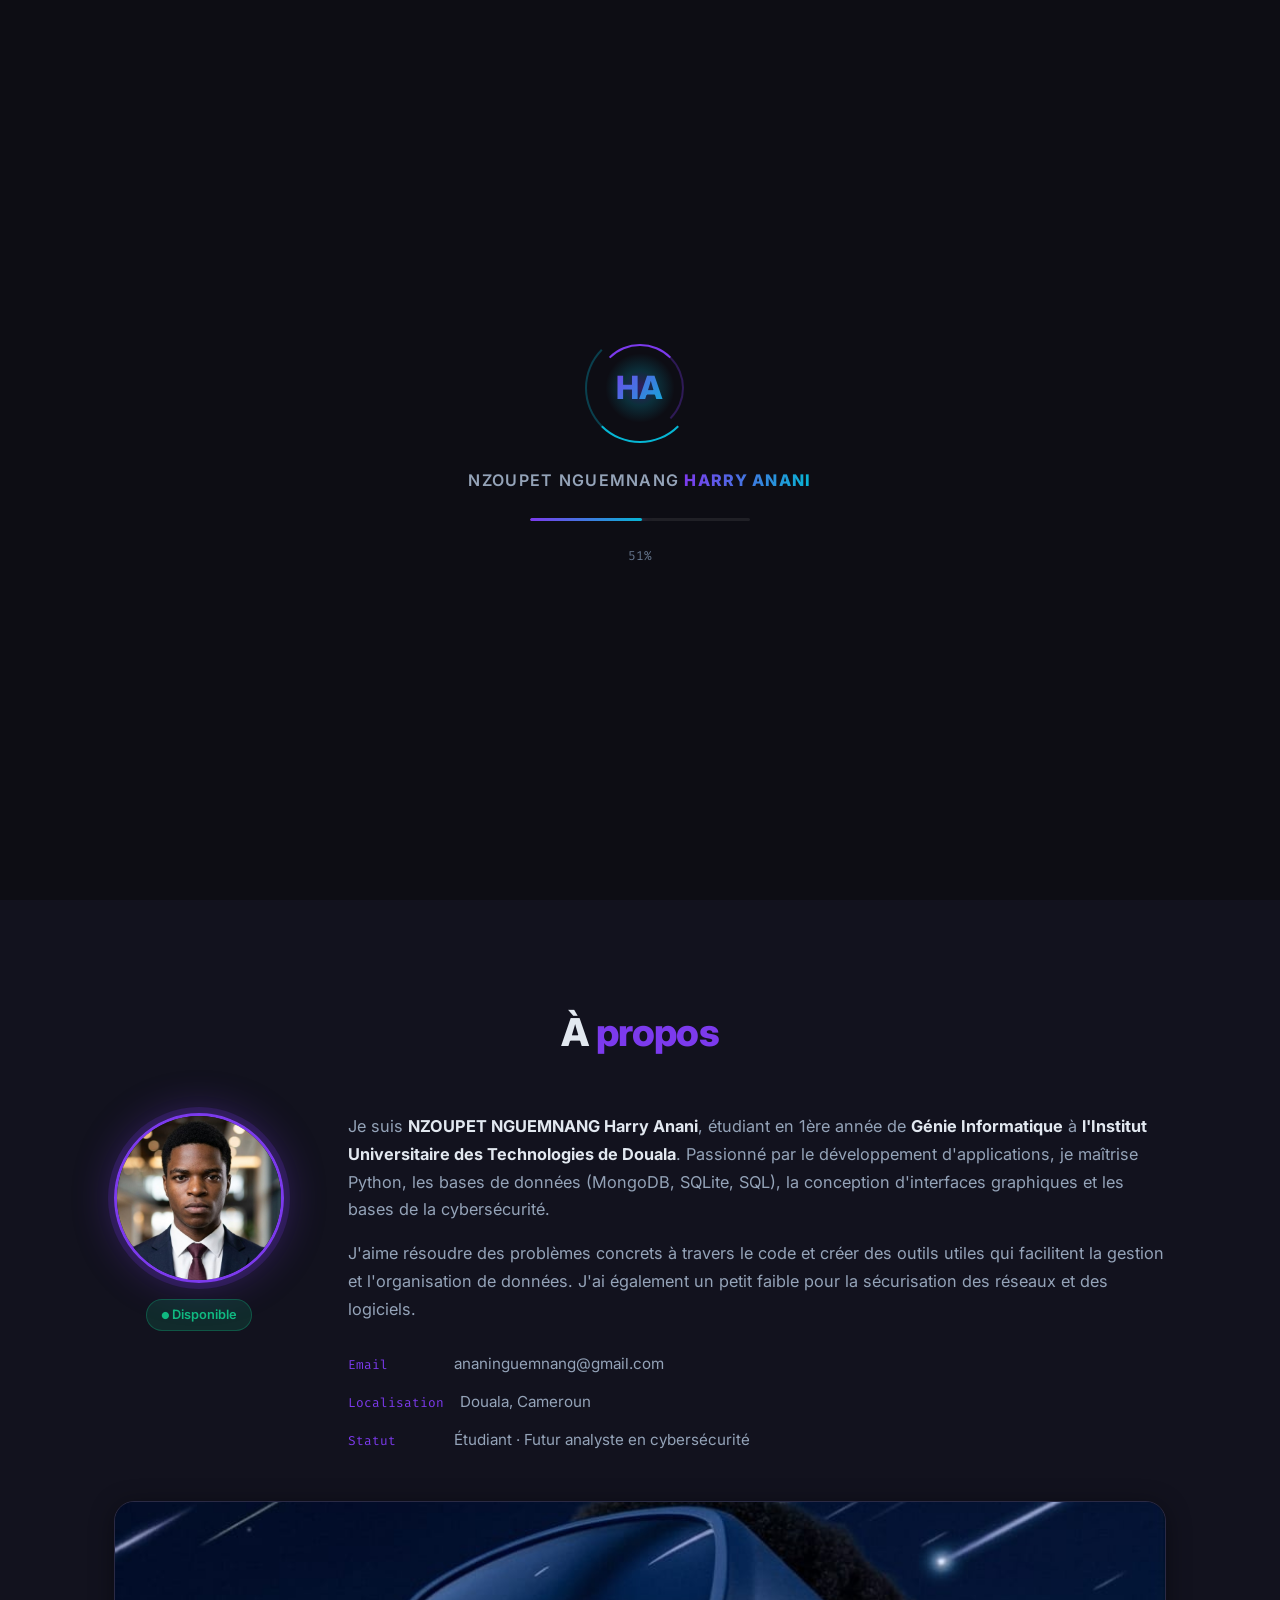
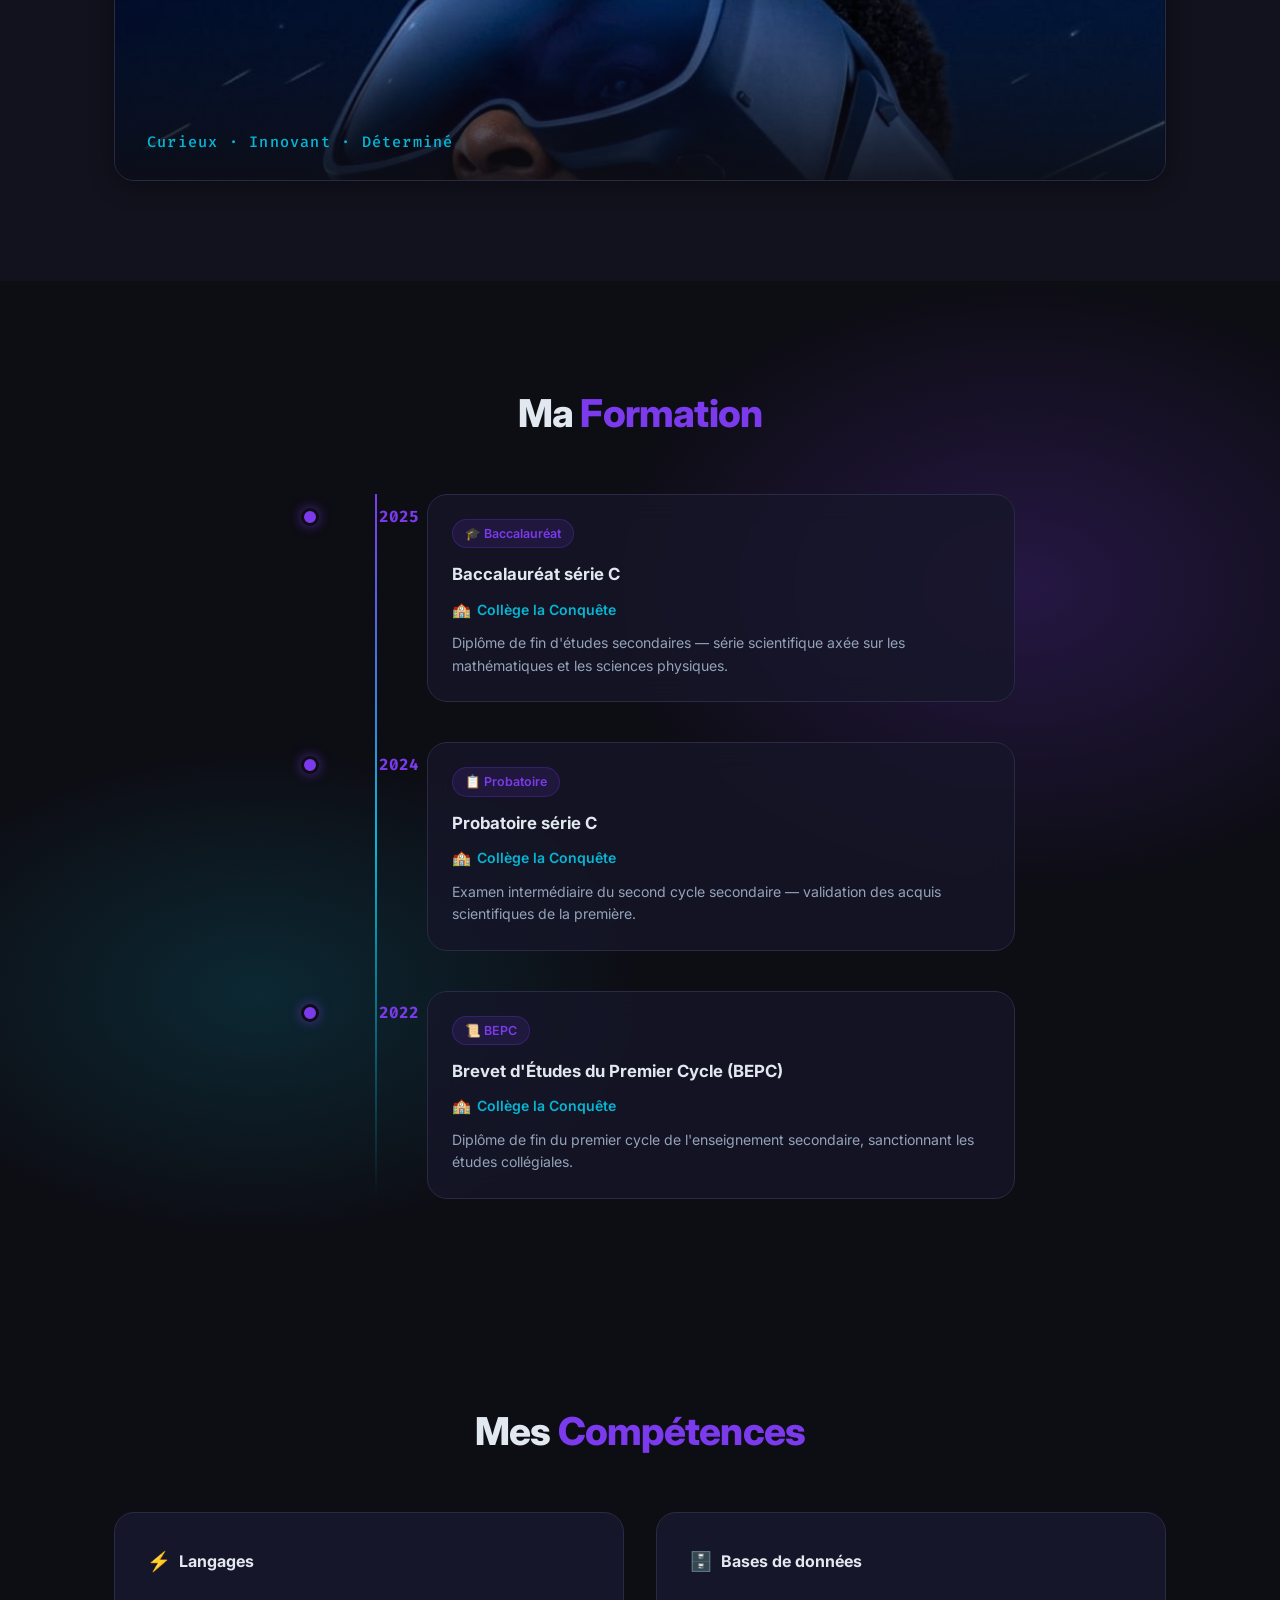
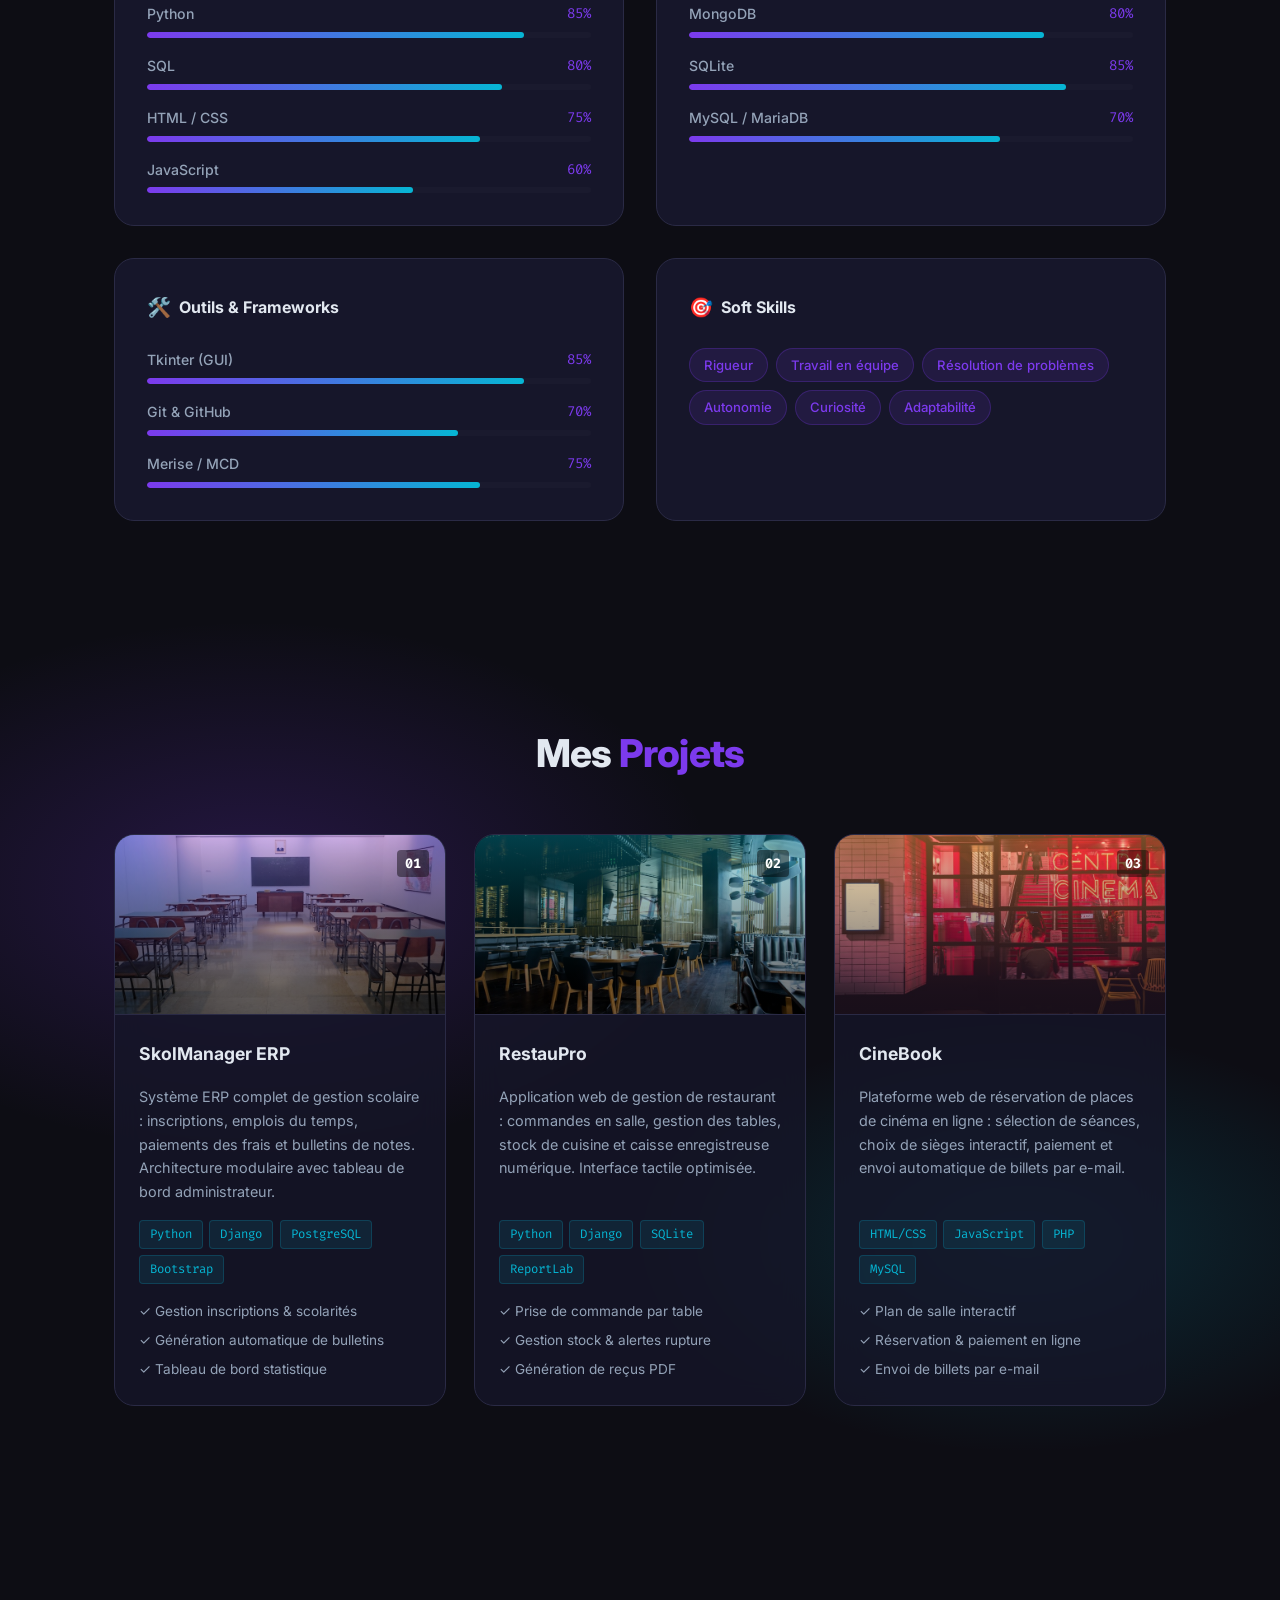
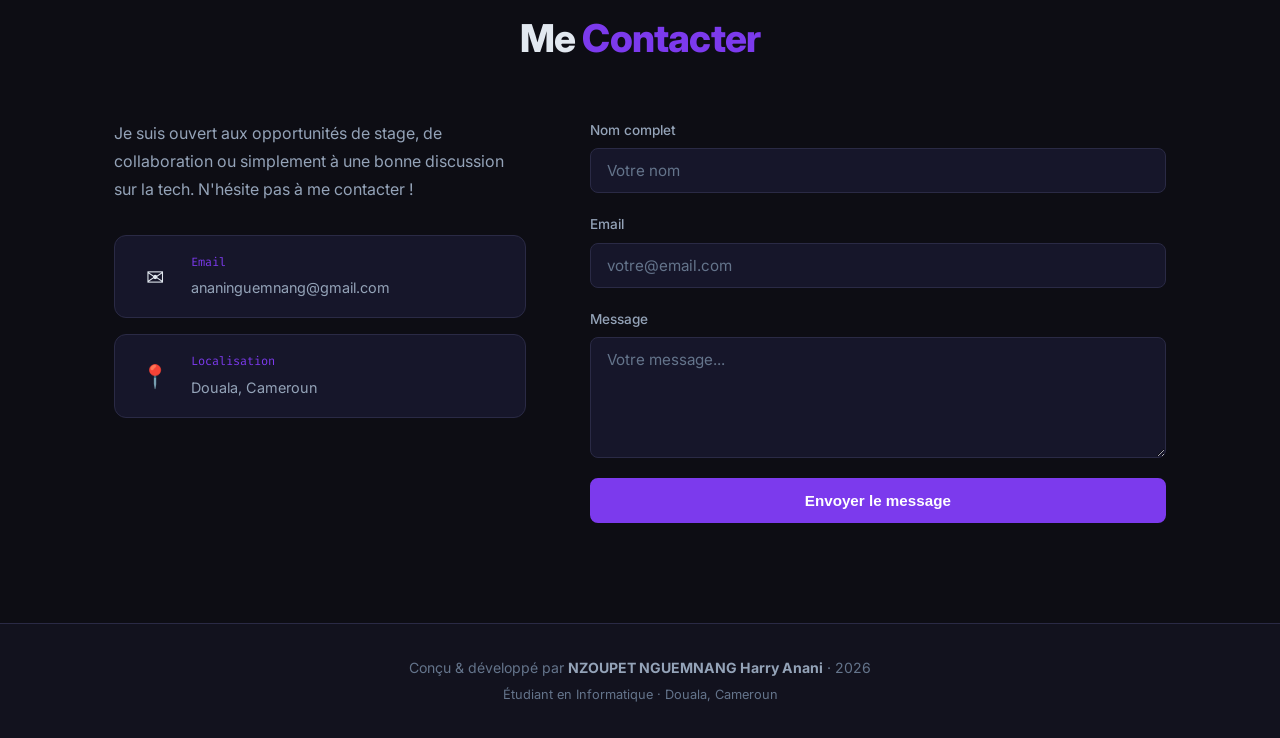
==== index.html @ 2a5f6246 "Portfolio NZOUPET NGUEMNANG Harry Anani" ====
<!DOCTYPE html>
<html lang="fr">
<head>
  <meta charset="UTF-8" />
  <meta name="viewport" content="width=device-width, initial-scale=1.0" />
  <title>NZOUPET NGUEMNANG Harry Anani — Portfolio</title>
  <link rel="stylesheet" href="style.css" />
  <link rel="preconnect" href="https://fonts.googleapis.com" />
  <link href="https://fonts.googleapis.com/css2?family=Inter:wght@300;400;500;600;700;800&family=Fira+Code:wght@400;500&display=swap" rel="stylesheet" />
</head>
<body>

  <!-- ── Loader ────────────────────────────────────────────────── -->
  <div id="loader">
    <div class="loader-content">
      <div class="loader-logo">
        <span class="loader-initials">HA</span>
        <div class="loader-ring loader-ring-1"></div>
        <div class="loader-ring loader-ring-2"></div>
        <div class="loader-glow"></div>
      </div>
      <div class="loader-name">NZOUPET NGUEMNANG <span>Harry Anani</span></div>
      <div class="loader-bar-track">
        <div class="loader-bar-fill" id="loaderBar"></div>
      </div>
      <div class="loader-percent" id="loaderPercent">0%</div>
    </div>
  </div>

  <!-- ── Navigation ─────────────────────────────────────────── -->
  <nav id="navbar">
    <div class="nav-container">
      <a href="#hero" class="nav-logo">
        <span class="logo-icon">
          <svg viewBox="0 0 40 40" xmlns="http://www.w3.org/2000/svg">
            <defs>
              <linearGradient id="logoGrad" x1="0%" y1="0%" x2="100%" y2="100%">
                <stop offset="0%" stop-color="#7c3aed"/>
                <stop offset="100%" stop-color="#06b6d4"/>
              </linearGradient>
            </defs>
            <rect x="3" y="3" width="34" height="34" rx="10" fill="url(#logoGrad)" opacity="0.18"/>
            <rect x="3" y="3" width="34" height="34" rx="10" fill="none" stroke="url(#logoGrad)" stroke-width="1.8"/>
            <path d="M13 12 L13 28 M13 12 L21 12 Q26 12 26 17 Q26 22 21 22 L13 22"
                  stroke="url(#logoGrad)" stroke-width="2.8" fill="none"
                  stroke-linecap="round" stroke-linejoin="round"/>
            <circle cx="29" cy="28" r="2" fill="#06b6d4"/>
          </svg>
        </span>
        <span class="logo-text">
          <span class="logo-port">Port</span><span class="logo-folio">folio</span>
        </span>
      </a>
      <ul class="nav-links">
        <li><a href="#about">À propos</a></li>
        <li><a href="#education">Formation</a></li>
        <li><a href="#skills">Compétences</a></li>
        <li><a href="#projects">Projets</a></li>
        <li><a href="#contact">Contact</a></li>
      </ul>
      <button class="nav-toggle" id="navToggle" aria-label="Menu">
        <span></span><span></span><span></span>
      </button>
    </div>
  </nav>

  <!-- ── Hero ───────────────────────────────────────────────── -->
  <section id="hero">
    <!-- Arrière-plan global avec points -->
    <div class="hero-bg">
      <div class="hero-dots"></div>
    </div>

    <div class="hero-inner">

      <!-- Colonne gauche : texte -->
      <div class="hero-content">
        <p class="hero-greeting">Bonjour, je suis</p>
        <h1 class="hero-name">NZOUPET NGUEMNANG<br /><span>Harry Anani</span></h1>
        <p class="hero-title">
          <span class="typed" id="typedText"></span><span class="cursor">|</span>
        </p>
        <p class="hero-desc">
          Étudiant passionné par le développement logiciel, les bases de données,
          la création d'applications robustes et la cybersécurité.
        </p>
        <div class="hero-cta">
          <a href="#projects" class="btn btn-primary">Voir mes projets</a>
          <a href="#contact" class="btn btn-outline">Me contacter</a>
        </div>
      </div>

      <!-- Colonne droite : photo VR -->
      <div class="hero-visual">
        <!-- Halos lumineux -->
        <div class="hero-glow hero-glow-1"></div>
        <div class="hero-glow hero-glow-2"></div>
        <!-- Cadre photo -->
        <div class="hero-img-frame">
          <img src="images/hero-bg.jpg" alt="Harry Anani — Vision tech" class="hero-img" />
          <!-- Overlay dégradé intérieur -->
          <div class="hero-img-overlay"></div>
        </div>
        <!-- Cercles décoratifs -->
        <div class="hero-ring hero-ring-1"></div>
        <div class="hero-ring hero-ring-2"></div>
      </div>

    </div>

    <div class="hero-scroll">
      <span>Défiler</span>
      <div class="scroll-line"></div>
    </div>
  </section>

  <!-- ── À propos ───────────────────────────────────────────── -->
  <section id="about">
    <div class="container">
      <h2 class="section-title">À <span>propos</span></h2>
      <div class="about-grid">
        <div class="about-avatar">
          <div class="avatar-img-wrapper">
            <img src="images/profile.jpg" alt="NZOUPET NGUEMNANG Harry Anani" class="avatar-img" />
          </div>
          <div class="avatar-badge">Disponible</div>
        </div>
        <div class="about-text">
          <p>
            Je suis <strong>NZOUPET NGUEMNANG Harry Anani</strong>, étudiant en
            1ère année de <strong>Génie Informatique</strong> à
            <strong>l'Institut Universitaire des Technologies de Douala</strong>.
            Passionné par le développement d'applications, je maîtrise Python,
            les bases de données (MongoDB, SQLite, SQL), la conception
            d'interfaces graphiques et les bases de la cybersécurité.
          </p>
          <p>
            J'aime résoudre des problèmes concrets à travers le code et créer
            des outils utiles qui facilitent la gestion et l'organisation de
            données. J'ai également un petit faible pour la sécurisation des
            réseaux et des logiciels.
          </p>
          <div class="about-info">
            <div class="info-item">
              <span class="info-label">Email</span>
              <span class="info-value">ananinguemnang@gmail.com</span>
            </div>
            <div class="info-item">
              <span class="info-label">Localisation</span>
              <span class="info-value">Douala, Cameroun</span>
            </div>
            <div class="info-item">
              <span class="info-label">Statut</span>
              <span class="info-value">Étudiant · Futur analyste en cybersécurité</span>
            </div>
          </div>
        </div>
        <div class="about-banner">
          <img src="images/about.jpg" alt="Harry Anani - Passionné de tech" class="about-banner-img" />
          <div class="about-banner-overlay">
            <span>Curieux · Innovant · Déterminé</span>
          </div>
        </div>
      </div>
    </div>
  </section>

  <!-- ── Formation ────────────────────────────────────────────── -->
  <section id="education">
    <div class="container">
      <h2 class="section-title">Ma <span>Formation</span></h2>
      <div class="timeline">

        <div class="timeline-item">
          <div class="timeline-dot"></div>
          <div class="timeline-date">2025</div>
          <div class="timeline-card">
            <div class="timeline-badge">🎓 Baccalauréat</div>
            <h3>Baccalauréat série C</h3>
            <p class="timeline-school">
              <span class="tl-icon">🏫</span> Collège la Conquête
            </p>
            <p class="timeline-desc">
              Diplôme de fin d'études secondaires — série scientifique axée
              sur les mathématiques et les sciences physiques.
            </p>
          </div>
        </div>

        <div class="timeline-item">
          <div class="timeline-dot"></div>
          <div class="timeline-date">2024</div>
          <div class="timeline-card">
            <div class="timeline-badge">📋 Probatoire</div>
            <h3>Probatoire série C</h3>
            <p class="timeline-school">
              <span class="tl-icon">🏫</span> Collège la Conquête
            </p>
            <p class="timeline-desc">
              Examen intermédiaire du second cycle secondaire — validation
              des acquis scientifiques de la première.
            </p>
          </div>
        </div>

        <div class="timeline-item">
          <div class="timeline-dot"></div>
          <div class="timeline-date">2022</div>
          <div class="timeline-card">
            <div class="timeline-badge">📜 BEPC</div>
            <h3>Brevet d'Études du Premier Cycle (BEPC)</h3>
            <p class="timeline-school">
              <span class="tl-icon">🏫</span> Collège la Conquête
            </p>
            <p class="timeline-desc">
              Diplôme de fin du premier cycle de l'enseignement secondaire,
              sanctionnant les études collégiales.
            </p>
          </div>
        </div>

      </div>
    </div>
  </section>

  <!-- ── Compétences ────────────────────────────────────────── -->
  <section id="skills">
    <div class="container">
      <h2 class="section-title">Mes <span>Compétences</span></h2>
      <div class="skills-grid">

        <div class="skill-category">
          <h3><span class="cat-icon">⚡</span> Langages</h3>
          <div class="skill-list">
            <div class="skill-item">
              <div class="skill-header"><span>Python</span><span>85%</span></div>
              <div class="skill-bar"><div class="skill-fill" data-width="85"></div></div>
            </div>
            <div class="skill-item">
              <div class="skill-header"><span>SQL</span><span>80%</span></div>
              <div class="skill-bar"><div class="skill-fill" data-width="80"></div></div>
            </div>
            <div class="skill-item">
              <div class="skill-header"><span>HTML / CSS</span><span>75%</span></div>
              <div class="skill-bar"><div class="skill-fill" data-width="75"></div></div>
            </div>
            <div class="skill-item">
              <div class="skill-header"><span>JavaScript</span><span>60%</span></div>
              <div class="skill-bar"><div class="skill-fill" data-width="60"></div></div>
            </div>
          </div>
        </div>

        <div class="skill-category">
          <h3><span class="cat-icon">🗄️</span> Bases de données</h3>
          <div class="skill-list">
            <div class="skill-item">
              <div class="skill-header"><span>MongoDB</span><span>80%</span></div>
              <div class="skill-bar"><div class="skill-fill" data-width="80"></div></div>
            </div>
            <div class="skill-item">
              <div class="skill-header"><span>SQLite</span><span>85%</span></div>
              <div class="skill-bar"><div class="skill-fill" data-width="85"></div></div>
            </div>
            <div class="skill-item">
              <div class="skill-header"><span>MySQL / MariaDB</span><span>70%</span></div>
              <div class="skill-bar"><div class="skill-fill" data-width="70"></div></div>
            </div>
          </div>
        </div>

        <div class="skill-category">
          <h3><span class="cat-icon">🛠️</span> Outils &amp; Frameworks</h3>
          <div class="skill-list">
            <div class="skill-item">
              <div class="skill-header"><span>Tkinter (GUI)</span><span>85%</span></div>
              <div class="skill-bar"><div class="skill-fill" data-width="85"></div></div>
            </div>
            <div class="skill-item">
              <div class="skill-header"><span>Git &amp; GitHub</span><span>70%</span></div>
              <div class="skill-bar"><div class="skill-fill" data-width="70"></div></div>
            </div>
            <div class="skill-item">
              <div class="skill-header"><span>Merise / MCD</span><span>75%</span></div>
              <div class="skill-bar"><div class="skill-fill" data-width="75"></div></div>
            </div>
          </div>
        </div>

        <div class="skill-category">
          <h3><span class="cat-icon">🎯</span> Soft Skills</h3>
          <div class="tags-list">
            <span class="tag">Rigueur</span>
            <span class="tag">Travail en équipe</span>
            <span class="tag">Résolution de problèmes</span>
            <span class="tag">Autonomie</span>
            <span class="tag">Curiosité</span>
            <span class="tag">Adaptabilité</span>
          </div>
        </div>

      </div>
    </div>
  </section>

  <!-- ── Projets ────────────────────────────────────────────── -->
  <section id="projects">
    <div class="container">
      <h2 class="section-title">Mes <span>Projets</span></h2>
      <div class="projects-grid">

        <article class="project-card">
          <div class="project-header" style="--accent: #7c3aed;">
            <img src="images/project-erp.jpg" alt="SkolManager ERP" class="project-img">
            <div class="project-num">01</div>
          </div>
          <div class="project-body">
            <h3>SkolManager ERP</h3>
            <p>
              Système ERP complet de gestion scolaire : inscriptions, emplois
              du temps, paiements des frais et bulletins de notes. Architecture
              modulaire avec tableau de bord administrateur.
            </p>
            <div class="project-tech">
              <span>Python</span>
              <span>Django</span>
              <span>PostgreSQL</span>
              <span>Bootstrap</span>
            </div>
            <div class="project-features">
              <div class="feature">✓ Gestion inscriptions &amp; scolarités</div>
              <div class="feature">✓ Génération automatique de bulletins</div>
              <div class="feature">✓ Tableau de bord statistique</div>
            </div>
          </div>
        </article>

        <article class="project-card">
          <div class="project-header" style="--accent: #06b6d4;">
            <img src="images/project-resto.jpg" alt="RestauPro" class="project-img">
            <div class="project-num">02</div>
          </div>
          <div class="project-body">
            <h3>RestauPro</h3>
            <p>
              Application web de gestion de restaurant : commandes en salle,
              gestion des tables, stock de cuisine et caisse enregistreuse
              numérique. Interface tactile optimisée.
            </p>
            <div class="project-tech">
              <span>Python</span>
              <span>Django</span>
              <span>SQLite</span>
              <span>ReportLab</span>
            </div>
            <div class="project-features">
              <div class="feature">✓ Prise de commande par table</div>
              <div class="feature">✓ Gestion stock &amp; alertes rupture</div>
              <div class="feature">✓ Génération de reçus PDF</div>
            </div>
          </div>
        </article>

        <article class="project-card">
          <div class="project-header" style="--accent: #f59e0b;">
            <img src="images/project-cinema.jpg" alt="CineBook" class="project-img">
            <div class="project-num">03</div>
          </div>
          <div class="project-body">
            <h3>CineBook</h3>
            <p>
              Plateforme web de réservation de places de cinéma en ligne :
              sélection de séances, choix de sièges interactif, paiement
              et envoi automatique de billets par e-mail.
            </p>
            <div class="project-tech">
              <span>HTML/CSS</span>
              <span>JavaScript</span>
              <span>PHP</span>
              <span>MySQL</span>
            </div>
            <div class="project-features">
              <div class="feature">✓ Plan de salle interactif</div>
              <div class="feature">✓ Réservation &amp; paiement en ligne</div>
              <div class="feature">✓ Envoi de billets par e-mail</div>
            </div>
          </div>
        </article>

      </div>
    </div>
  </section>

  <!-- ── Contact ────────────────────────────────────────────── -->
  <section id="contact">
    <div class="container">
      <h2 class="section-title">Me <span>Contacter</span></h2>
      <div class="contact-wrapper">
        <div class="contact-info">
          <p class="contact-intro">
            Je suis ouvert aux opportunités de stage, de collaboration ou
            simplement à une bonne discussion sur la tech. N'hésite pas à me
            contacter !
          </p>
          <div class="contact-links">
            <a href="mailto:ananinguemnang@gmail.com" class="contact-link">
              <span class="contact-link-icon">✉</span>
              <div>
                <span class="contact-link-label">Email</span>
                <span class="contact-link-value">ananinguemnang@gmail.com</span>
              </div>
            </a>
            <div class="contact-link">
              <span class="contact-link-icon">📍</span>
              <div>
                <span class="contact-link-label">Localisation</span>
                <span class="contact-link-value">Douala, Cameroun</span>
              </div>
            </div>
          </div>
        </div>
        <form class="contact-form" id="contactForm">
          <div class="form-group">
            <label for="name">Nom complet</label>
            <input type="text" id="name" placeholder="Votre nom" required />
          </div>
          <div class="form-group">
            <label for="email">Email</label>
            <input type="email" id="email" placeholder="votre@email.com" required />
          </div>
          <div class="form-group">
            <label for="message">Message</label>
            <textarea id="message" rows="5" placeholder="Votre message..." required></textarea>
          </div>
          <button type="submit" class="btn btn-primary btn-full">
            Envoyer le message
          </button>
        </form>
      </div>
    </div>
  </section>

  <!-- ── Footer ─────────────────────────────────────────────── -->
  <footer>
    <div class="container">
      <p>
        Conçu &amp; développé par
        <strong>NZOUPET NGUEMNANG Harry Anani</strong> · 2026
      </p>
      <p class="footer-sub">Étudiant en Informatique · Douala, Cameroun</p>
    </div>
  </footer>

  <!-- ── Bouton WhatsApp flottant ─────────────────────────────── -->
  <a href="https://wa.me/237658178838?text=Bonjour%20Harry%20Anani%2C%20j%27ai%20vu%20votre%20portfolio%20et%20je%20souhaite%20vous%20contacter."
     class="whatsapp-float" target="_blank" rel="noopener" aria-label="Écrire sur WhatsApp">
    <svg viewBox="0 0 24 24" fill="currentColor" class="wa-icon">
      <path d="M17.472 14.382c-.297-.149-1.758-.867-2.03-.967-.273-.099-.471-.148-.67.15-.197.297-.767.966-.94 1.164-.173.199-.347.223-.644.075-.297-.15-1.255-.463-2.39-1.475-.883-.788-1.48-1.761-1.653-2.059-.173-.297-.018-.458.13-.606.134-.133.298-.347.446-.52.149-.174.198-.298.298-.497.099-.198.05-.371-.025-.52-.075-.149-.669-1.612-.916-2.207-.242-.579-.487-.5-.669-.51-.173-.008-.371-.01-.57-.01-.198 0-.52.074-.792.372-.272.297-1.04 1.016-1.04 2.479 0 1.462 1.065 2.875 1.213 3.074.149.198 2.096 3.2 5.077 4.487.709.306 1.262.489 1.694.625.712.227 1.36.195 1.871.118.571-.085 1.758-.719 2.006-1.413.248-.694.248-1.289.173-1.413-.074-.124-.272-.198-.57-.347m-5.421 7.403h-.004a9.87 9.87 0 01-5.031-1.378l-.361-.214-3.741.982.998-3.648-.235-.374a9.86 9.86 0 01-1.51-5.26c.001-5.45 4.436-9.884 9.888-9.884 2.64 0 5.122 1.03 6.988 2.898a9.825 9.825 0 012.893 6.994c-.003 5.45-4.437 9.884-9.885 9.884m8.413-18.297A11.815 11.815 0 0012.05 0C5.495 0 .16 5.335.157 11.892c0 2.096.547 4.142 1.588 5.945L.057 24l6.305-1.654a11.882 11.882 0 005.683 1.448h.005c6.554 0 11.89-5.335 11.893-11.893a11.821 11.821 0 00-3.48-8.413z"/>
    </svg>
    <span class="wa-tooltip">Écrire sur WhatsApp</span>
  </a>

  <script src="script.js"></script>
</body>
</html>
---- style.css ----
/* ── Loader ──────────────────────────────────────────────────── */
#loader {
  position: fixed;
  inset: 0;
  background: #0d0d14;
  display: flex;
  align-items: center;
  justify-content: center;
  z-index: 9999;
  transition: opacity .6s ease, visibility .6s ease;
}
#loader.hide {
  opacity: 0;
  visibility: hidden;
}

.loader-content {
  display: flex;
  flex-direction: column;
  align-items: center;
  gap: 1.5rem;
}

/* Logo animé */
.loader-logo {
  position: relative;
  width: 110px;
  height: 110px;
  display: flex;
  align-items: center;
  justify-content: center;
}
.loader-initials {
  font-size: 2rem;
  font-weight: 800;
  background: linear-gradient(135deg, #7c3aed, #06b6d4);
  -webkit-background-clip: text;
  -webkit-text-fill-color: transparent;
  position: relative;
  z-index: 2;
  font-family: 'Inter', sans-serif;
}
.loader-glow {
  position: absolute;
  inset: 20px;
  background: radial-gradient(circle, rgba(124,58,237,.35), rgba(6,182,212,.2), transparent 70%);
  border-radius: 50%;
  animation: loader-pulse 2s ease-in-out infinite;
}
@keyframes loader-pulse {
  0%, 100% { transform: scale(1);   opacity: .7; }
  50%       { transform: scale(1.2); opacity: 1;  }
}

/* Anneaux tournants */
.loader-ring {
  position: absolute;
  border-radius: 50%;
  border: 2px solid transparent;
}
.loader-ring-1 {
  width: 88px; height: 88px;
  border-top-color: #7c3aed;
  border-right-color: rgba(124,58,237,.3);
  animation: spin-cw 1.2s linear infinite;
}
.loader-ring-2 {
  width: 110px; height: 110px;
  border-bottom-color: #06b6d4;
  border-left-color: rgba(6,182,212,.3);
  animation: spin-ccw 1.8s linear infinite;
}
@keyframes spin-cw  { to { transform: rotate(360deg);  } }
@keyframes spin-ccw { to { transform: rotate(-360deg); } }

/* Nom */
.loader-name {
  font-family: 'Inter', sans-serif;
  font-size: 1rem;
  font-weight: 600;
  color: #94a3b8;
  letter-spacing: .08em;
  text-transform: uppercase;
}
.loader-name span {
  background: linear-gradient(90deg, #7c3aed, #06b6d4);
  -webkit-background-clip: text;
  -webkit-text-fill-color: transparent;
  font-weight: 800;
}

/* Barre de progression */
.loader-bar-track {
  width: 220px;
  height: 3px;
  background: rgba(255,255,255,.08);
  border-radius: 99px;
  overflow: hidden;
}
.loader-bar-fill {
  height: 100%;
  width: 0%;
  background: linear-gradient(90deg, #7c3aed, #06b6d4);
  border-radius: 99px;
  transition: width .1s linear;
  box-shadow: 0 0 10px rgba(124,58,237,.6);
}
.loader-percent {
  font-family: 'Fira Code', monospace;
  font-size: .8rem;
  color: #64748b;
}

/* ── Reset & Variables ──────────────────────────────────────── */
*, *::before, *::after { box-sizing: border-box; margin: 0; padding: 0; }

:root {
  --bg:        #0d0d14;
  --bg2:       #12121e;
  --bg3:       #1a1a2e;
  --card:      #16162a;
  --border:    #2a2a45;
  --accent:    #7c3aed;
  --accent2:   #06b6d4;
  --green:     #10b981;
  --text:      #e2e8f0;
  --text2:     #94a3b8;
  --text3:     #64748b;
  --radius:    12px;
  --radius-lg: 20px;
  --shadow:    0 4px 24px rgba(0,0,0,.4);
  --transition: .3s ease;
}

html { scroll-behavior: smooth; }

body {
  font-family: 'Inter', sans-serif;
  background: var(--bg);
  color: var(--text);
  line-height: 1.7;
  overflow-x: hidden;
}

/* ── Scrollbar ──────────────────────────────────────────────── */
::-webkit-scrollbar { width: 6px; }
::-webkit-scrollbar-track { background: var(--bg); }
::-webkit-scrollbar-thumb { background: var(--accent); border-radius: 3px; }

/* ── Utility ────────────────────────────────────────────────── */
.container { max-width: 1100px; margin: 0 auto; padding: 0 24px; }

.section-title {
  font-size: clamp(1.8rem, 4vw, 2.4rem);
  font-weight: 800;
  margin-bottom: 3rem;
  text-align: center;
  letter-spacing: -.02em;
}
.section-title span { color: var(--accent); }

section { padding: 100px 0; }

/* ── Buttons ────────────────────────────────────────────────── */
.btn {
  display: inline-flex;
  align-items: center;
  gap: 8px;
  padding: 12px 28px;
  border-radius: 8px;
  font-size: .95rem;
  font-weight: 600;
  cursor: pointer;
  text-decoration: none;
  transition: all var(--transition);
  border: 2px solid transparent;
}
.btn-primary {
  background: var(--accent);
  color: #fff;
  border-color: var(--accent);
}
.btn-primary:hover {
  background: transparent;
  color: var(--accent);
  transform: translateY(-2px);
  box-shadow: 0 8px 24px rgba(124,58,237,.35);
}
.btn-outline {
  background: transparent;
  color: var(--text);
  border-color: var(--border);
}
.btn-outline:hover {
  border-color: var(--accent);
  color: var(--accent);
  transform: translateY(-2px);
}
.btn-full { width: 100%; justify-content: center; }

/* ── Navbar ─────────────────────────────────────────────────── */
#navbar {
  position: fixed;
  top: 0; left: 0; right: 0;
  z-index: 1000;
  padding: 16px 0;
  transition: background var(--transition), box-shadow var(--transition);
}
#navbar.scrolled {
  background: rgba(13,13,20,.92);
  backdrop-filter: blur(12px);
  box-shadow: 0 1px 0 var(--border);
  padding: 12px 0;
}
.nav-container {
  max-width: 1100px;
  margin: 0 auto;
  padding: 0 24px;
  display: flex;
  align-items: center;
  justify-content: space-between;
}
.nav-logo {
  display: flex;
  align-items: center;
  gap: 10px;
  text-decoration: none;
  font-family: 'Inter', sans-serif;
  font-size: 1.25rem;
  font-weight: 700;
  letter-spacing: -.02em;
  transition: transform var(--transition);
}
.nav-logo:hover { transform: translateY(-1px); }

.logo-icon {
  width: 34px;
  height: 34px;
  display: inline-flex;
  align-items: center;
  justify-content: center;
  filter: drop-shadow(0 0 8px rgba(124,58,237,.45));
  transition: transform .5s cubic-bezier(.4,0,.2,1);
}
.logo-icon svg { width: 100%; height: 100%; }
.nav-logo:hover .logo-icon { transform: rotate(-8deg) scale(1.08); }

.logo-text {
  display: inline-flex;
  align-items: center;
}
.logo-port {
  background: linear-gradient(135deg, #fff 0%, #cbd5e1 100%);
  -webkit-background-clip: text;
  background-clip: text;
  -webkit-text-fill-color: transparent;
  color: transparent;
}
.logo-folio {
  background: linear-gradient(135deg, var(--accent) 0%, var(--accent2) 100%);
  -webkit-background-clip: text;
  background-clip: text;
  -webkit-text-fill-color: transparent;
  color: transparent;
}
.nav-links {
  display: flex;
  list-style: none;
  gap: 2.5rem;
}
.nav-links a {
  color: var(--text2);
  text-decoration: none;
  font-size: .9rem;
  font-weight: 500;
  transition: color var(--transition);
  position: relative;
}
.nav-links a::after {
  content: '';
  position: absolute;
  bottom: -4px; left: 0;
  width: 0; height: 2px;
  background: var(--accent);
  transition: width var(--transition);
}
.nav-links a:hover, .nav-links a.active { color: var(--text); }
.nav-links a:hover::after, .nav-links a.active::after { width: 100%; }

.nav-toggle {
  display: none;
  flex-direction: column;
  gap: 5px;
  background: none;
  border: none;
  cursor: pointer;
  padding: 4px;
}
.nav-toggle span {
  display: block;
  width: 24px; height: 2px;
  background: var(--text);
  border-radius: 2px;
  transition: all var(--transition);
}

/* ── Hero ───────────────────────────────────────────────────── */
#hero {
  min-height: 100vh;
  display: flex;
  flex-direction: column;
  justify-content: center;
  position: relative;
  padding: 120px 0 80px;
  overflow: hidden;
}
.hero-bg {
  position: absolute;
  inset: 0;
  background: radial-gradient(ellipse 60% 80% at 20% 50%, rgba(124,58,237,.14) 0%, transparent 65%),
              radial-gradient(ellipse 50% 60% at 80% 40%, rgba(6,182,212,.08) 0%, transparent 60%);
  pointer-events: none;
}
.hero-dots {
  position: absolute;
  inset: 0;
  background-image: radial-gradient(circle, rgba(255,255,255,.035) 1px, transparent 1px);
  background-size: 32px 32px;
}

/* Layout 2 colonnes */
.hero-inner {
  max-width: 1100px;
  width: 100%;
  margin: 0 auto;
  padding: 0 24px;
  display: grid;
  grid-template-columns: 1fr 1fr;
  gap: 4rem;
  align-items: center;
  position: relative;
  z-index: 1;
}

/* ── Colonne texte ── */
.hero-content { max-width: 560px; }

.hero-greeting {
  font-family: 'Fira Code', monospace;
  color: var(--accent2);
  font-size: .95rem;
  margin-bottom: .75rem;
  letter-spacing: .05em;
}
.hero-name {
  font-size: clamp(2.4rem, 5vw, 4rem);
  font-weight: 800;
  line-height: 1.1;
  letter-spacing: -.03em;
  margin-bottom: 1rem;
}
.hero-name span { color: var(--accent); }
.hero-title {
  font-size: clamp(1rem, 2.5vw, 1.25rem);
  color: var(--text2);
  font-family: 'Fira Code', monospace;
  margin-bottom: 1.5rem;
  min-height: 2em;
}
.cursor {
  display: inline-block;
  color: var(--accent);
  animation: blink 1s step-end infinite;
}
@keyframes blink { 50% { opacity: 0; } }
.hero-desc {
  color: var(--text2);
  font-size: 1rem;
  max-width: 480px;
  margin-bottom: 2.5rem;
  line-height: 1.75;
}
.hero-cta { display: flex; gap: 1rem; flex-wrap: wrap; }

/* ── Colonne visuelle ── */
.hero-visual {
  position: relative;
  display: flex;
  align-items: center;
  justify-content: center;
  height: 520px;
}

/* Halos lumineux derrière la photo */
.hero-glow {
  position: absolute;
  border-radius: 50%;
  filter: blur(60px);
  pointer-events: none;
}
.hero-glow-1 {
  width: 340px; height: 340px;
  background: rgba(124,58,237,.35);
  top: 50%; left: 50%;
  transform: translate(-50%, -50%);
  animation: pulse-glow 4s ease-in-out infinite;
}
.hero-glow-2 {
  width: 220px; height: 220px;
  background: rgba(6,182,212,.25);
  top: 20%; right: 5%;
  animation: pulse-glow 4s ease-in-out infinite reverse;
}
@keyframes pulse-glow {
  0%, 100% { opacity: .7; transform: translate(-50%,-50%) scale(1); }
  50%       { opacity: 1;  transform: translate(-50%,-50%) scale(1.1); }
}

/* Cadre photo principal */
.hero-img-frame {
  position: relative;
  width: 380px;
  height: 420px;
  border-radius: 28px;
  overflow: hidden;
  border: 1.5px solid rgba(124,58,237,.5);
  box-shadow:
    0 0 0 6px rgba(124,58,237,.1),
    0 0 60px rgba(124,58,237,.3),
    0 30px 80px rgba(0,0,0,.6);
  z-index: 2;
  animation: float-img 6s ease-in-out infinite;
}
@keyframes float-img {
  0%, 100% { transform: translateY(0px); }
  50%       { transform: translateY(-12px); }
}
.hero-img {
  width: 100%;
  height: 100%;
  object-fit: cover;
  object-position: center 15%;
  display: block;
  transition: transform .6s ease;
}
.hero-img-frame:hover .hero-img { transform: scale(1.04); }

/* Overlay dégradé sur la photo */
.hero-img-overlay {
  position: absolute;
  inset: 0;
  background:
    linear-gradient(to bottom, transparent 40%, rgba(13,13,20,.75) 100%),
    linear-gradient(to right,  rgba(124,58,237,.12) 0%, transparent 60%);
  pointer-events: none;
}

/* Badges flottants */
.hero-badge {
  position: absolute;
  display: flex;
  align-items: center;
  gap: .5rem;
  background: rgba(13,13,20,.85);
  backdrop-filter: blur(12px);
  border: 1px solid rgba(124,58,237,.4);
  border-radius: 40px;
  padding: 8px 16px;
  font-size: .8rem;
  font-weight: 600;
  color: var(--text);
  white-space: nowrap;
  box-shadow: 0 8px 24px rgba(0,0,0,.4);
  z-index: 3;
}
.hb-icon { font-size: 1rem; }
.hero-badge-1 {
  top: 14%;
  left: -22%;
  animation: badge-float 5s ease-in-out infinite;
}
.hero-badge-2 {
  bottom: 14%;
  right: -18%;
  animation: badge-float 5s ease-in-out infinite reverse;
  border-color: rgba(6,182,212,.4);
}
@keyframes badge-float {
  0%, 100% { transform: translateY(0); }
  50%       { transform: translateY(-6px); }
}

/* Cercles décoratifs tournants */
.hero-ring {
  position: absolute;
  border-radius: 50%;
  border: 1px dashed;
  pointer-events: none;
  z-index: 1;
}
.hero-ring-1 {
  width: 460px; height: 460px;
  border-color: rgba(124,58,237,.18);
  animation: spin-ring 20s linear infinite;
}
.hero-ring-2 {
  width: 520px; height: 520px;
  border-color: rgba(6,182,212,.1);
  animation: spin-ring 30s linear infinite reverse;
}
@keyframes spin-ring { to { transform: rotate(360deg); } }

/* Scroll indicator */
.hero-scroll {
  position: absolute;
  bottom: 2.5rem;
  left: 50%;
  transform: translateX(-50%);
  display: flex;
  flex-direction: column;
  align-items: center;
  gap: 8px;
  color: var(--text3);
  font-size: .75rem;
  letter-spacing: .1em;
  text-transform: uppercase;
  animation: float-scroll 2.5s ease-in-out infinite;
  z-index: 2;
}
.scroll-line {
  width: 1px;
  height: 48px;
  background: linear-gradient(to bottom, var(--accent), transparent);
}
@keyframes float-scroll {
  0%, 100% { transform: translateX(-50%) translateY(0); }
  50%       { transform: translateX(-50%) translateY(8px); }
}

/* ── About ──────────────────────────────────────────────────── */
#about { background: var(--bg2); }
.about-grid {
  display: grid;
  grid-template-columns: auto 1fr;
  grid-template-rows: auto auto;
  gap: 3rem 4rem;
  align-items: start;
}

/* Photo de profil */
.about-avatar {
  display: flex;
  flex-direction: column;
  align-items: center;
  gap: 1rem;
}
.avatar-img-wrapper {
  width: 170px; height: 170px;
  border-radius: 50%;
  overflow: hidden;
  border: 3px solid var(--accent);
  box-shadow: 0 0 0 6px rgba(124,58,237,.18), 0 0 40px rgba(124,58,237,.35);
  flex-shrink: 0;
}
.avatar-img {
  width: 100%; height: 100%;
  object-fit: cover;
  object-position: center top;
  display: block;
  transition: transform .4s ease;
}
.avatar-img-wrapper:hover .avatar-img { transform: scale(1.06); }

.avatar-badge {
  background: rgba(16,185,129,.15);
  color: var(--green);
  border: 1px solid rgba(16,185,129,.3);
  padding: 4px 14px;
  border-radius: 20px;
  font-size: .8rem;
  font-weight: 600;
}
.avatar-badge::before { content: '● '; font-size: .6rem; }

/* Photo about (bannière) — s'étend sur les 2 colonnes */
.about-banner {
  grid-column: 1 / -1;
  position: relative;
  border-radius: var(--radius-lg);
  overflow: hidden;
  height: 280px;
  border: 1px solid var(--border);
  box-shadow: var(--shadow);
}
.about-banner-img {
  width: 100%;
  height: 100%;
  object-fit: cover;
  object-position: center 20%;
  display: block;
  transition: transform .6s ease;
}
.about-banner:hover .about-banner-img { transform: scale(1.04); }
.about-banner-overlay {
  position: absolute;
  inset: 0;
  background: linear-gradient(to top, rgba(13,13,20,.85) 0%, transparent 60%);
  display: flex;
  align-items: flex-end;
  padding: 1.5rem 2rem;
}
.about-banner-overlay span {
  font-family: 'Fira Code', monospace;
  font-size: .95rem;
  color: var(--accent2);
  font-weight: 500;
  letter-spacing: .08em;
}

.about-text p {
  color: var(--text2);
  margin-bottom: 1rem;
  font-size: 1.02rem;
}
.about-text strong { color: var(--text); }

.about-info {
  margin-top: 1.75rem;
  display: flex;
  flex-direction: column;
  gap: .75rem;
}
.info-item { display: flex; gap: 1rem; align-items: baseline; }
.info-label {
  font-family: 'Fira Code', monospace;
  font-size: .8rem;
  color: var(--accent);
  min-width: 90px;
}
.info-value { color: var(--text2); font-size: .95rem; }

/* ── Education / Timeline ───────────────────────────────────── */
#education {
  position: relative;
  background:
    linear-gradient(to bottom,
      rgba(13,13,20,.93) 0%,
      rgba(13,13,20,.88) 50%,
      rgba(13,13,20,.95) 100%),
    url('images/education-bg.jpg') center/cover no-repeat fixed;
  overflow: hidden;
}
#education::before {
  content: '';
  position: absolute;
  inset: 0;
  background:
    radial-gradient(ellipse 55% 50% at 80% 30%, rgba(124,58,237,.22) 0%, transparent 60%),
    radial-gradient(ellipse 50% 40% at 20% 70%, rgba(6,182,212,.16) 0%, transparent 60%);
  pointer-events: none;
  z-index: 0;
}
#education .container { position: relative; z-index: 1; }

.timeline {
  position: relative;
  max-width: 750px;
  margin: 0 auto;
  display: flex;
  flex-direction: column;
  gap: 0;
}
.timeline::before {
  content: '';
  position: absolute;
  left: 110px;
  top: 0; bottom: 0;
  width: 2px;
  background: linear-gradient(to bottom, var(--accent), var(--accent2), transparent);
}

.timeline-item {
  display: grid;
  grid-template-columns: 90px 24px 1fr;
  gap: 0 1.5rem;
  align-items: flex-start;
  padding-bottom: 2.5rem;
  position: relative;
}
.timeline-item:last-child { padding-bottom: 0; }

.timeline-date {
  text-align: right;
  font-family: 'Fira Code', monospace;
  font-size: 1rem;
  font-weight: 700;
  color: var(--accent);
  padding-top: .9rem;
  line-height: 1;
}

.timeline-dot {
  width: 18px;
  height: 18px;
  background: var(--accent);
  border: 3px solid var(--bg);
  border-radius: 50%;
  box-shadow: 0 0 12px rgba(124,58,237,.6);
  margin-top: .85rem;
  position: relative;
  z-index: 1;
  justify-self: center;
  flex-shrink: 0;
}

.timeline-card {
  background: rgba(22, 22, 42, 0.78);
  backdrop-filter: blur(14px);
  -webkit-backdrop-filter: blur(14px);
  border: 1px solid var(--border);
  border-radius: var(--radius-lg);
  padding: 1.5rem;
  transition: border-color var(--transition), transform var(--transition), box-shadow var(--transition);
}
.timeline-card:hover {
  border-color: var(--accent);
  transform: translateX(6px);
  box-shadow: var(--shadow);
}

.timeline-badge {
  display: inline-flex;
  align-items: center;
  gap: .4rem;
  background: rgba(124,58,237,.12);
  color: var(--accent);
  border: 1px solid rgba(124,58,237,.25);
  padding: 3px 12px;
  border-radius: 20px;
  font-size: .78rem;
  font-weight: 600;
  margin-bottom: .75rem;
}

.timeline-card h3 {
  font-size: 1.05rem;
  font-weight: 700;
  margin-bottom: .5rem;
  color: var(--text);
}

.timeline-school {
  display: flex;
  align-items: center;
  gap: .4rem;
  font-size: .88rem;
  color: var(--accent2);
  font-weight: 600;
  margin-bottom: .6rem;
}
.tl-icon { font-size: .95rem; }

.timeline-desc {
  font-size: .88rem;
  color: var(--text2);
  line-height: 1.6;
}

/* ── Skills ─────────────────────────────────────────────────── */
.skills-grid {
  display: grid;
  grid-template-columns: repeat(2, 1fr);
  gap: 2rem;
}
.skill-category {
  background: var(--card);
  border: 1px solid var(--border);
  border-radius: var(--radius-lg);
  padding: 2rem;
  transition: border-color var(--transition), transform var(--transition);
}
.skill-category:hover {
  border-color: var(--accent);
  transform: translateY(-4px);
}
.skill-category h3 {
  font-size: 1rem;
  font-weight: 700;
  margin-bottom: 1.5rem;
  color: var(--text);
  display: flex;
  align-items: center;
  gap: .5rem;
}
.cat-icon { font-size: 1.2rem; }

.skill-list { display: flex; flex-direction: column; gap: 1rem; }
.skill-header {
  display: flex;
  justify-content: space-between;
  font-size: .88rem;
  margin-bottom: 6px;
}
.skill-header span:first-child { color: var(--text2); font-weight: 500; }
.skill-header span:last-child  { color: var(--accent); font-family: 'Fira Code', monospace; }
.skill-bar {
  height: 6px;
  background: var(--bg3);
  border-radius: 3px;
  overflow: hidden;
}
.skill-fill {
  height: 100%;
  width: 0;
  background: linear-gradient(90deg, var(--accent), var(--accent2));
  border-radius: 3px;
  transition: width 1.2s cubic-bezier(.4,0,.2,1);
}

.tags-list { display: flex; flex-wrap: wrap; gap: .5rem; }
.tag {
  background: rgba(124,58,237,.12);
  color: var(--accent);
  border: 1px solid rgba(124,58,237,.25);
  padding: 5px 14px;
  border-radius: 20px;
  font-size: .82rem;
  font-weight: 500;
}

/* ── Projects ───────────────────────────────────────────────── */
#projects {
  position: relative;
  background:
    linear-gradient(to bottom,
      rgba(13,13,20,.92) 0%,
      rgba(13,13,20,.85) 50%,
      rgba(13,13,20,.95) 100%),
    url('images/projects-bg.jpg') center/cover no-repeat fixed;
  overflow: hidden;
}
#projects::before {
  content: '';
  position: absolute;
  inset: 0;
  background:
    radial-gradient(ellipse 60% 50% at 20% 30%, rgba(124,58,237,.22) 0%, transparent 60%),
    radial-gradient(ellipse 50% 40% at 80% 70%, rgba(6,182,212,.18) 0%, transparent 60%);
  pointer-events: none;
  z-index: 0;
}
#projects .container { position: relative; z-index: 1; }
.projects-grid {
  display: grid;
  grid-template-columns: repeat(3, 1fr);
  gap: 1.75rem;
}
.project-card {
  background: rgba(22, 22, 42, 0.78);
  backdrop-filter: blur(14px);
  -webkit-backdrop-filter: blur(14px);
  border: 1px solid var(--border);
  border-radius: var(--radius-lg);
  overflow: hidden;
  transition: transform var(--transition), border-color var(--transition), box-shadow var(--transition);
  display: flex;
  flex-direction: column;
}
.project-card:hover {
  transform: translateY(-6px);
  border-color: var(--accent);
  box-shadow: 0 12px 40px rgba(0,0,0,.4);
}
.project-header {
  position: relative;
  height: 180px;
  overflow: hidden;
  border-bottom: 1px solid var(--border);
}
.project-img {
  width: 100%;
  height: 100%;
  object-fit: cover;
  display: block;
  transition: transform .5s ease;
}
.project-card:hover .project-img {
  transform: scale(1.07);
}
.project-header::after {
  content: '';
  position: absolute;
  inset: 0;
  background: linear-gradient(
    to bottom,
    color-mix(in srgb, var(--accent) 35%, transparent) 0%,
    rgba(0,0,0,.55) 100%
  );
  pointer-events: none;
}
.project-num {
  position: absolute;
  top: .9rem;
  right: 1rem;
  font-family: 'Fira Code', monospace;
  font-size: .85rem;
  color: #fff;
  font-weight: 700;
  background: rgba(0,0,0,.45);
  padding: 2px 8px;
  border-radius: 4px;
  z-index: 1;
}
.project-body { padding: 1.5rem; flex: 1; display: flex; flex-direction: column; gap: 1rem; }
.project-body h3 { font-size: 1.1rem; font-weight: 700; }
.project-body p { color: var(--text2); font-size: .9rem; line-height: 1.65; flex: 1; }

.project-tech { display: flex; flex-wrap: wrap; gap: .4rem; }
.project-tech span {
  background: rgba(6,182,212,.1);
  color: var(--accent2);
  border: 1px solid rgba(6,182,212,.2);
  padding: 3px 10px;
  border-radius: 4px;
  font-size: .77rem;
  font-family: 'Fira Code', monospace;
}
.project-features { display: flex; flex-direction: column; gap: .35rem; }
.feature { font-size: .85rem; color: var(--text2); }
.feature::before { content: ''; }

/* ── Contact ────────────────────────────────────────────────── */
.contact-wrapper {
  display: grid;
  grid-template-columns: 1fr 1.4fr;
  gap: 4rem;
  align-items: start;
}
.contact-intro {
  color: var(--text2);
  font-size: 1rem;
  line-height: 1.75;
  margin-bottom: 2rem;
}
.contact-links { display: flex; flex-direction: column; gap: 1rem; }
.contact-link {
  display: flex;
  align-items: center;
  gap: 1rem;
  padding: 1rem 1.25rem;
  background: var(--card);
  border: 1px solid var(--border);
  border-radius: var(--radius);
  text-decoration: none;
  color: inherit;
  transition: border-color var(--transition), transform var(--transition);
}
.contact-link:hover { border-color: var(--accent); transform: translateX(4px); }
.contact-link-icon {
  font-size: 1.4rem;
  width: 40px;
  text-align: center;
}
.contact-link-label {
  display: block;
  font-size: .75rem;
  color: var(--accent);
  font-family: 'Fira Code', monospace;
  margin-bottom: 2px;
}
.contact-link-value { font-size: .9rem; color: var(--text2); }

.contact-form { display: flex; flex-direction: column; gap: 1.25rem; }
.form-group { display: flex; flex-direction: column; gap: .4rem; }
.form-group label { font-size: .85rem; color: var(--text2); font-weight: 500; }
.form-group input,
.form-group textarea {
  background: var(--card);
  border: 1px solid var(--border);
  border-radius: 8px;
  padding: 12px 16px;
  color: var(--text);
  font-family: 'Inter', sans-serif;
  font-size: .95rem;
  transition: border-color var(--transition);
  resize: vertical;
  outline: none;
}
.form-group input:focus,
.form-group textarea:focus {
  border-color: var(--accent);
  box-shadow: 0 0 0 3px rgba(124,58,237,.15);
}
.form-group input::placeholder,
.form-group textarea::placeholder { color: var(--text3); }

/* ── Footer ─────────────────────────────────────────────────── */
footer {
  background: var(--bg2);
  border-top: 1px solid var(--border);
  padding: 2rem 0;
  text-align: center;
}
footer p { color: var(--text3); font-size: .88rem; }
footer strong { color: var(--text2); }
.footer-sub { margin-top: .25rem; font-size: .8rem; color: var(--text3); }

/* ── Animations d'apparition ────────────────────────────────── */
.reveal {
  opacity: 0;
  transform: translateY(30px);
  transition: opacity .7s ease, transform .7s ease;
}
.reveal.visible {
  opacity: 1;
  transform: translateY(0);
}

/* ════════════════════════════════════════════════════════════
   RESPONSIVE
   ════════════════════════════════════════════════════════════ */

/* ── WhatsApp flottant ───────────────────────────────────────── */
.whatsapp-float {
  position: fixed;
  bottom: 2rem;
  right: 2rem;
  width: 58px;
  height: 58px;
  background: #25d366;
  border-radius: 50%;
  display: flex;
  align-items: center;
  justify-content: center;
  box-shadow: 0 4px 20px rgba(37,211,102,.45);
  z-index: 1000;
  text-decoration: none;
  transition: transform .3s ease, box-shadow .3s ease;
  animation: wa-bounce 2.5s ease-in-out infinite;
}
.whatsapp-float:hover {
  transform: scale(1.12);
  box-shadow: 0 6px 28px rgba(37,211,102,.65);
  animation: none;
}
@keyframes wa-bounce {
  0%, 100% { transform: translateY(0);   }
  50%       { transform: translateY(-6px); }
}
.wa-icon {
  width: 30px;
  height: 30px;
  color: #fff;
}
.wa-tooltip {
  position: absolute;
  right: 68px;
  background: rgba(13,13,20,.92);
  color: #fff;
  font-family: 'Inter', sans-serif;
  font-size: .8rem;
  font-weight: 500;
  padding: .4rem .85rem;
  border-radius: 8px;
  white-space: nowrap;
  border: 1px solid rgba(37,211,102,.3);
  pointer-events: none;
  opacity: 0;
  transform: translateX(6px);
  transition: opacity .25s, transform .25s;
}
.whatsapp-float:hover .wa-tooltip {
  opacity: 1;
  transform: translateX(0);
}

/* ── PC / Tablette large (≤ 1200px) ────────────────────────── */
@media (max-width: 1200px) {
  .hero-inner     { padding: 0 40px; gap: 3rem; }
  .hero-img-frame { width: 340px; height: 380px; }
  .hero-ring-1    { width: 400px; height: 400px; }
  .hero-ring-2    { width: 460px; height: 460px; }
}

/* ── Tablette large (≤ 1024px) ─────────────────────────────── */
@media (max-width: 1024px) {
  .hero-inner     { padding: 0 32px; gap: 2rem; }
  .hero-img-frame { width: 290px; height: 330px; }
  .hero-ring-1    { width: 350px; height: 350px; }
  .hero-ring-2    { width: 400px; height: 400px; }
  .skills-grid    { grid-template-columns: repeat(2, 1fr); }
  .projects-grid  { grid-template-columns: repeat(2, 1fr); }
}

/* ── Tablette (≤ 900px) ─────────────────────────────────────── */
@media (max-width: 900px) {
  section { padding: 80px 0; }

  /* Hero — 1 colonne */
  .hero-inner     { grid-template-columns: 1fr; text-align: center; padding: 0 24px; }
  .hero-visual    { height: 320px; margin-top: 2rem; order: -1; }
  .hero-img-frame { width: 230px; height: 260px; }
  .hero-glow-1    { width: 250px; height: 250px; }
  .hero-glow-2    { width: 170px; height: 170px; }
  .hero-ring-1    { width: 280px; height: 280px; }
  .hero-ring-2    { width: 330px; height: 330px; }
  .hero-badge-1   { left: 2%; top: 4%; padding: 6px 12px; }
  .hero-badge-2   { right: 2%; bottom: 4%; padding: 6px 12px; }
  .hero-desc      { margin: 0 auto 2rem; max-width: 500px; }
  .hero-cta       { justify-content: center; }

  /* About */
  .about-grid     { grid-template-columns: 1fr; justify-items: center; text-align: center; gap: 2rem; }
  .about-text p   { text-align: left; }
  .info-item      { justify-content: center; }
  .about-info     { align-items: center; }

  /* Timeline */
  .timeline::before { left: 80px; }
  .timeline-item    { grid-template-columns: 60px 20px 1fr; gap: 0 1rem; }

  /* Skills & Projects */
  .skills-grid    { grid-template-columns: 1fr; gap: 1.25rem; }
  .projects-grid  { grid-template-columns: 1fr; max-width: 500px; margin: 0 auto; }

  /* Contact */
  .contact-wrapper { grid-template-columns: 1fr; gap: 2rem; }
}

/* ── Mobile (≤ 640px) ───────────────────────────────────────── */
@media (max-width: 640px) {
  section { padding: 60px 0; }
  .container { padding: 0 16px; }

  /* Navbar burger */
  .nav-links { display: none; }
  .nav-toggle { display: flex; }
  .nav-links.open {
    display: flex;
    flex-direction: column;
    position: fixed;
    top: 0; left: 0; right: 0; bottom: 0;
    background: rgba(13,13,20,.97);
    backdrop-filter: blur(16px);
    align-items: center;
    justify-content: center;
    gap: 2rem;
    z-index: 999;
  }

  /* Hero */
  .hero-visual    { height: 260px; }
  .hero-img-frame { width: 190px; height: 220px; border-radius: 20px; }
  .hero-ring-1    { width: 230px; height: 230px; }
  .hero-ring-2    { width: 275px; height: 275px; }
  .hero-badge-1,
  .hero-badge-2   { display: none; }
  .hero-glow-1    { width: 190px; height: 190px; }
  .hero-cta       { flex-direction: column; align-items: center; gap: .75rem; }
  .hero-cta .btn  { width: 100%; max-width: 280px; justify-content: center; }
  .hero-scroll    { display: none; }

  /* Timeline simplifiée */
  .timeline::before { display: none; }
  .timeline-item    {
    grid-template-columns: 1fr;
    padding-bottom: 1.5rem;
  }
  .timeline-dot   { display: none; }
  .timeline-date  {
    text-align: left;
    padding: 0 0 .5rem .75rem;
    border-left: 3px solid var(--accent);
  }
  .timeline-card  { padding: 1.25rem; }

  /* Contact */
  .contact-link   { padding: .75rem 1rem; }
  .form-group input,
  .form-group textarea { padding: 10px 14px; }
}

/* ── Petit mobile (≤ 400px) ─────────────────────────────────── */
@media (max-width: 400px) {
  .hero-img-frame { width: 160px; height: 185px; }
  .hero-visual    { height: 230px; }
  .logo-icon      { width: 28px; height: 28px; }
}
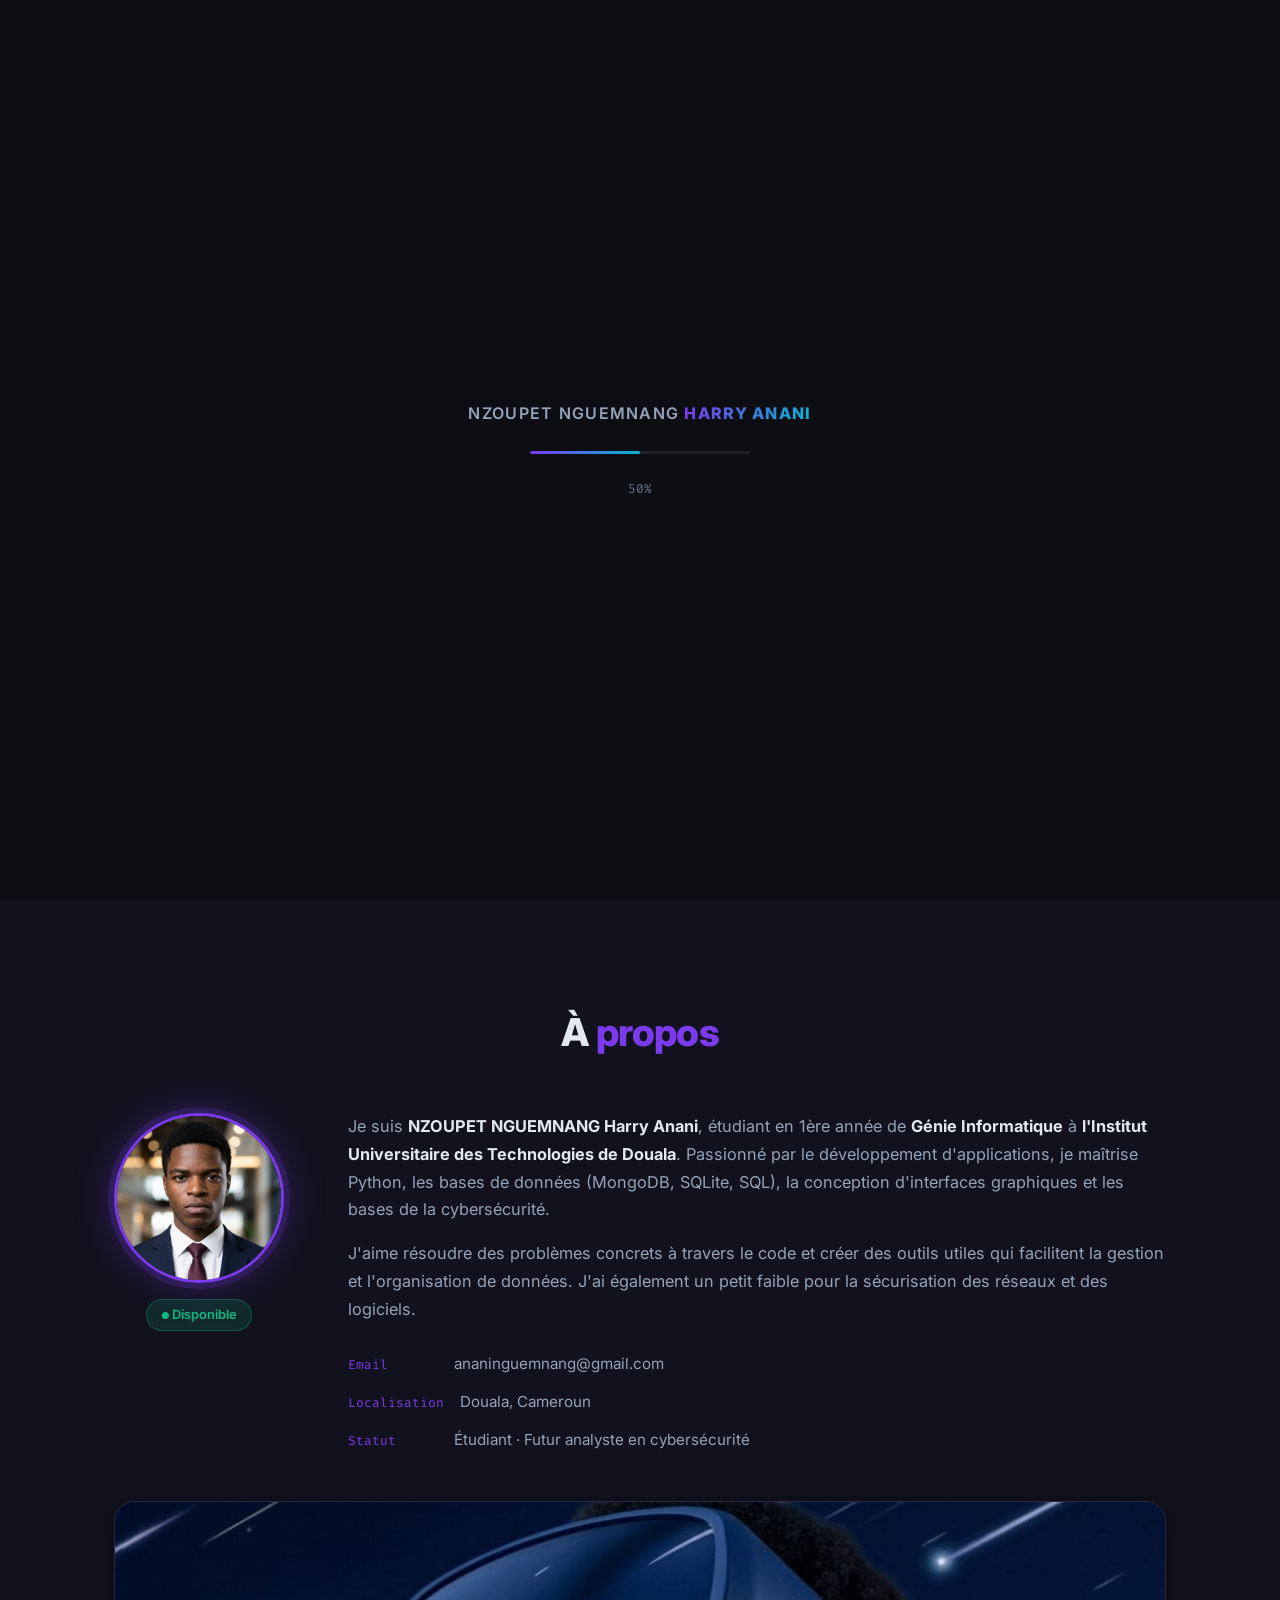
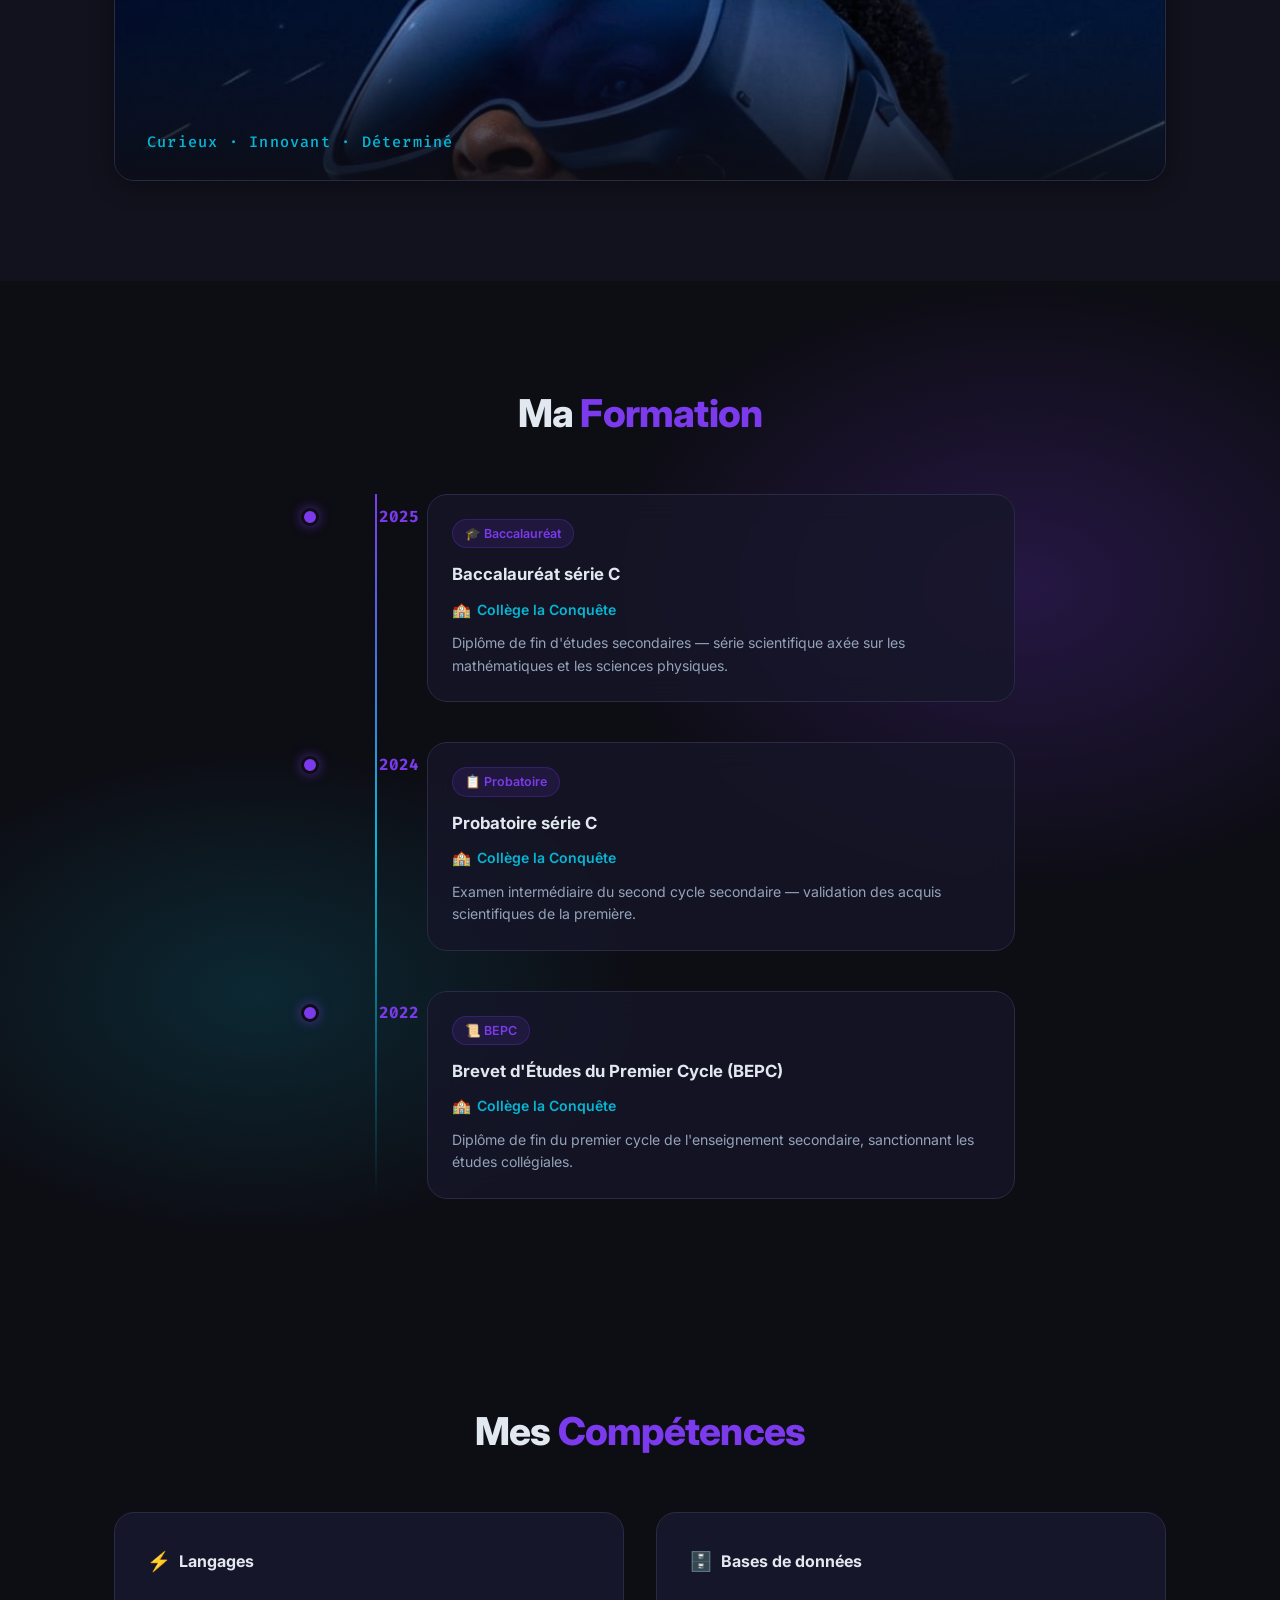
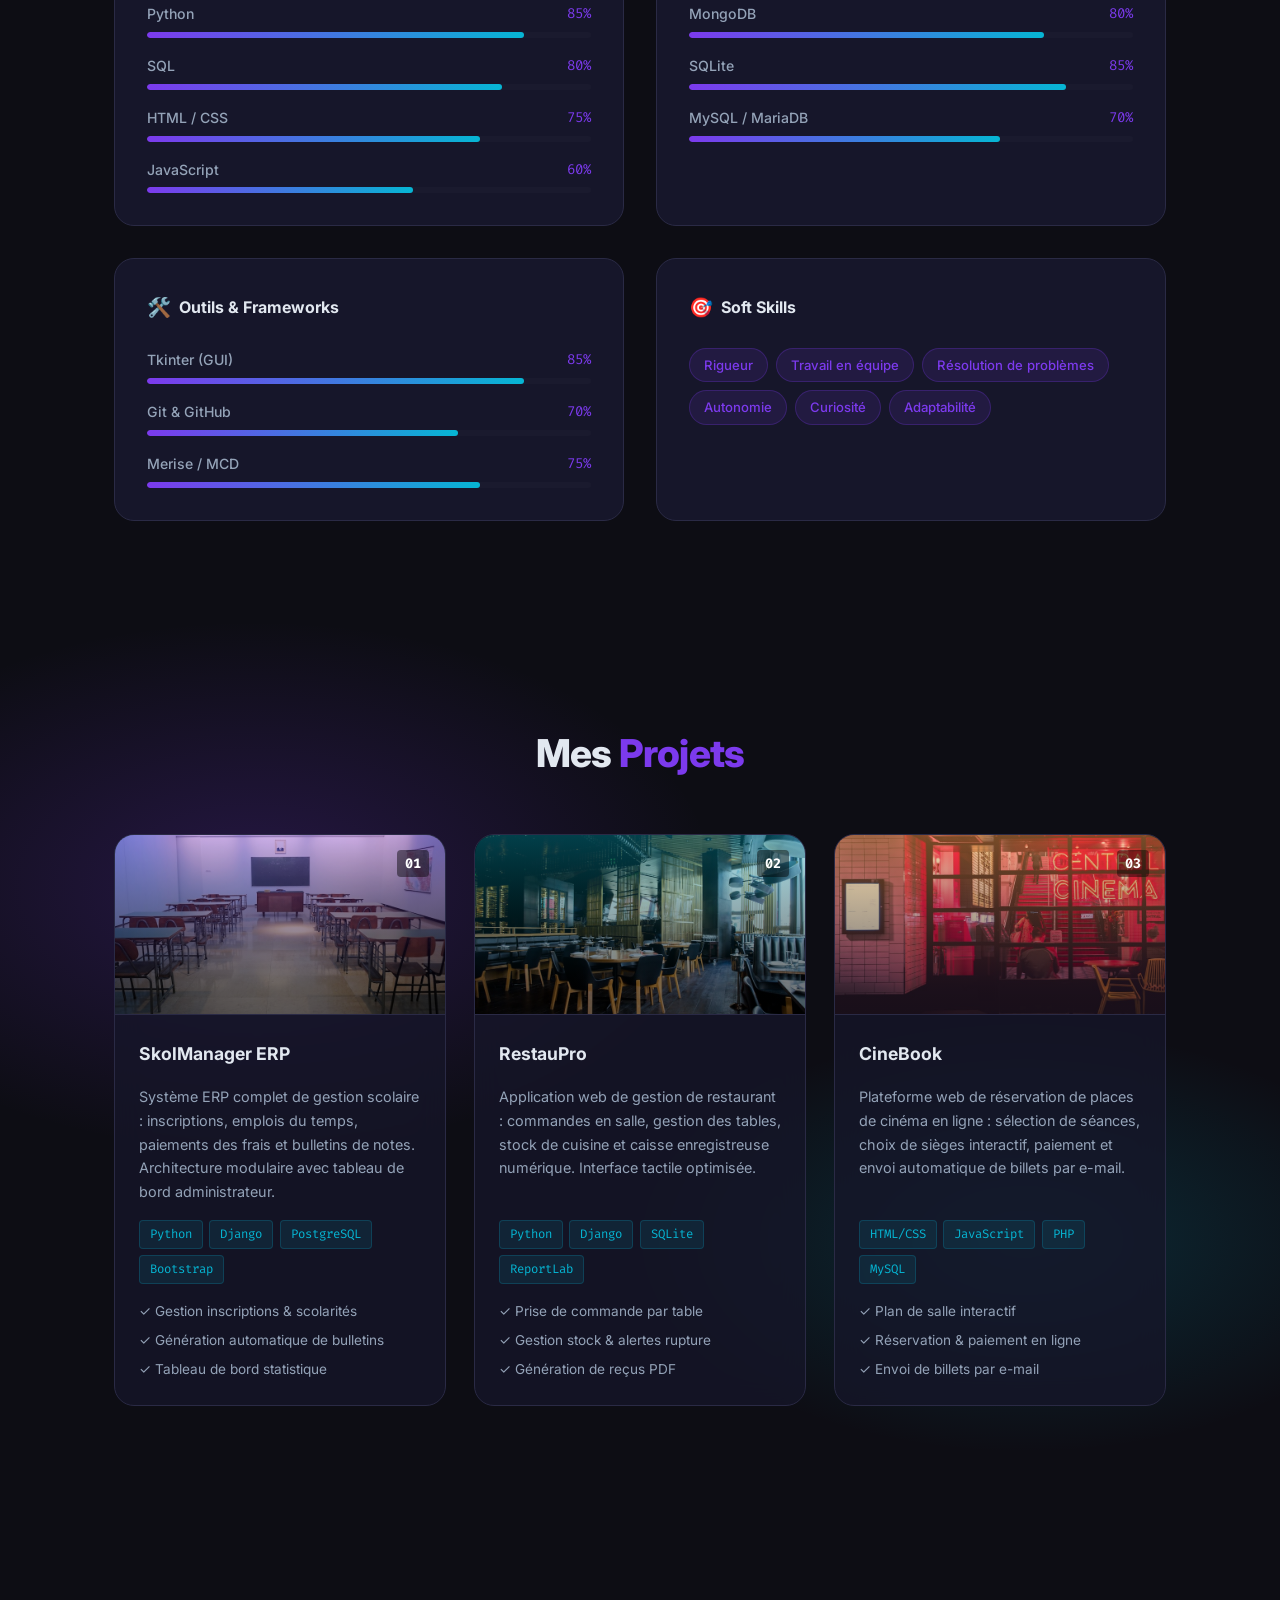
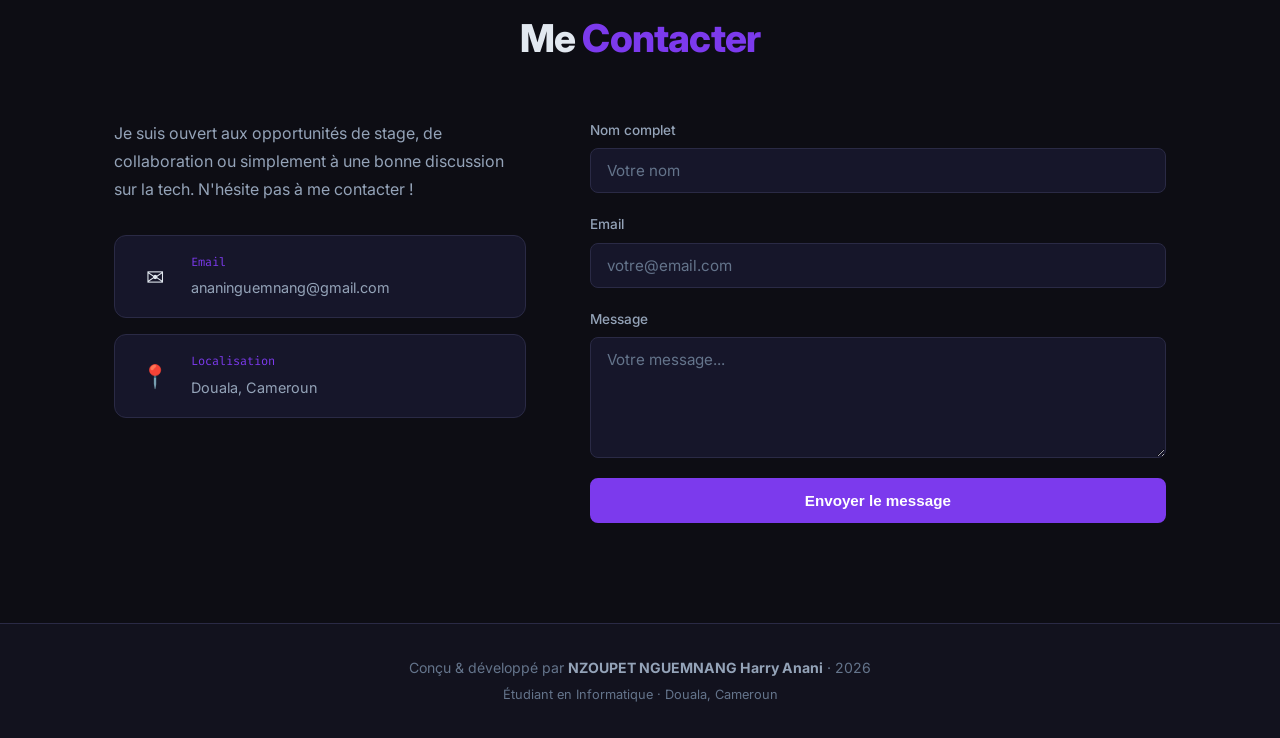
==== commit bc0eb61f: "Simplify loader: name, bar and percent only" ====
--- a/index.html
+++ b/index.html
@@ -13,12 +13,6 @@
   <!-- ── Loader ────────────────────────────────────────────────── -->
   <div id="loader">
     <div class="loader-content">
-      <div class="loader-logo">
-        <span class="loader-initials">HA</span>
-        <div class="loader-ring loader-ring-1"></div>
-        <div class="loader-ring loader-ring-2"></div>
-        <div class="loader-glow"></div>
-      </div>
       <div class="loader-name">NZOUPET NGUEMNANG <span>Harry Anani</span></div>
       <div class="loader-bar-track">
         <div class="loader-bar-fill" id="loaderBar"></div>
